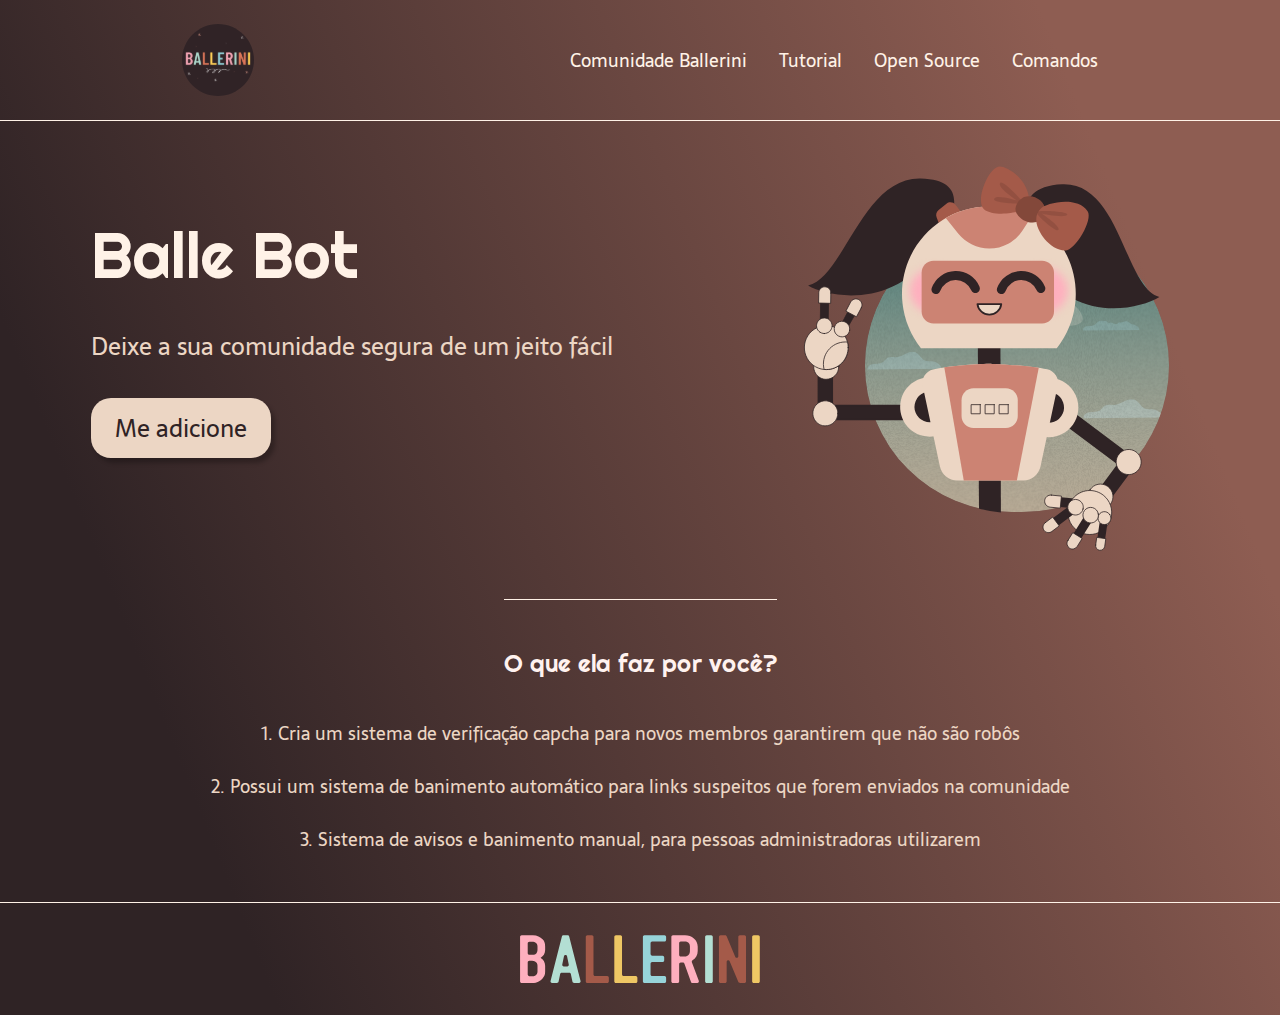
==== Trabalho lading pade/index.html @ c5916e1d "Add files via upload" ====
<!DOCTYPE html>
<html lang="pt-BR">

<head>
    <meta charset="UTF-8">
    <meta name="viewport" content="width=device-width, initial-scale=1.0">
    <meta name="description" content="Um bot que irá moderar e deixar a sua comunidade segura de um jeito fácil">
    <title>Balle Bot - Modere a sua comunidade do Discord</title>
    <link rel="stylesheet" type="text/css" href="style.css">
</head>

<body>
    <header class="cabecalho">
        <img class="cabecalho-imagem" src="Vector.svg" alt="Logo da Rafa Ballerini">
        <nav class="cabecalho-menu">
            <a class="cabecalho-menu-item" href="https://discord.com/invite/wagxzStdcR">Comunidade Ballerini</a>
            <a class="cabecalho-menu-item" href="https://www.youtube.com/watch?v=llF6vD-RljE">Tutorial</a>
            <a class="cabecalho-menu-item" href="https://github.com/rafaballerini/LandingPage">Open Source</a>
            <a class="cabecalho-menu-item" href="https://css-tricks.com/snippets/css/a-guide-to-flexbox/">Comandos</a>
        </nav>
    </header>

    <main class="conteudo">
        <section class="conteudo-principal">
            <div class="conteudo-principal-escrito">
                <h1 class="conteudo-principal-escrito-titulo"> Balle Bot</h1>
                <h2 class="conteudo-principal-escrito-subtitulo">Deixe a sua comunidade segura de um jeito fácil</h2>
                <button class="conteudo-principal-escrito-botao">Me adicione</button>
            </div>
            <img class="conteudo-principal-imagem" src="Group 4.svg" alt="Imagem da Balle Bot"> 
        </section>
        
        <section class="conteudo-secundario">
            <h3 class="conteudo-secundario-titulo"> O que ela faz por você?</h3>
            <p class="conteudo-secundario-paragrafo">1. Cria um <strong>sistema de verificação capcha</strong> para novos membros garantirem que não são robôs</p>
            <p class="conteudo-secundario-paragrafo">2. Possui um <strong>sistema de banimento automático</strong> para links suspeitos que forem enviados na comunidade</p>
            <p class="conteudo-secundario-paragrafo">3. <strong>Sistema de avisos e banimento manual</strong>, para pessoas administradoras utilizarem</p>
        </section>
    </main>

    <footer class="rodape">
        <img class="rodape-imagem" src="BALLERINI.svg">
    </footer>
</body>

</html>
---- Trabalho lading pade/style.css ----
@import url('https://fonts.googleapis.com/css2?family=Righteous&family=Sarala:wght@400;700&display=swap');

* {
    margin: 0;
    padding: 0;
    box-sizing: border-box;
    text-decoration: none;
}

body {
    font-size: 100%;
    background: linear-gradient(68.15deg, #2F2325 16.62%, #8E5D52 85.61%);
}

.cabecalho{
    display: flex;
    flex-direction: row;
    align-items: center;
    justify-content: space-around;
    padding: 24px;
}

.cabecalho-imagem {
    height: 72px;
}

.cabecalho-menu {
    display: flex;
    gap: 32px;
}

.cabecalho-menu-item {
    font-family: 'Sarala' , sans-serif;
    color: #fff2e7;
    font-weight: 400;
    font-size: 18px;
}

.conteudo {
    margin-bottom: 48px;
    border-top: 0.4px solid #fff2e7;
}

.conteudo-principal {
    display: flex;
    flex-direction: row;
    align-items: center;
    justify-content: space-around;
}

.conteudo-principal-escrito {
    display: flex;
    flex-direction: column;
    gap: 32px;
}

.conteudo-principal-escrito-titulo {
    font-family: 'Righteous' , cursive;
    font-weight: 400;
    font-size: 64px;
    color: #FFF2E7;
}

.conteudo-principal-escrito-subtitulo {
    font-family: 'Sarala' , sans-serif;
    font-weight: 400;
    font-size: 24px;
    color: #ECD6C4;
}

.conteudo-principal-escrito-botao {
    background-color: #ECD6C4;
    width: 180px;
    height: 60px;
    border: none;
    box-shadow: 4px 5px 4px rgba(0,0,0,0.25);
    border-radius: 20px;
    font-family: 'Sarala' , sans-serif;
    font-weight: 400;
    font-size: 24px;
    color: #2F2325;
}

.conteudo-principal-escrito-botao:hover {
    background-color:  rgba(236, 214, 196, 0.53);
}

.conteudo-principal-imagem {
    height: 430px;
}

.conteudo-secundario {
    display: flex;
    flex-direction: column;
    align-items: center;
    gap: 24px;
    margin-top: 48px;
}

.conteudo-secundario-titulo {
    border-top: 0.4px solid #FFF2E7;
    padding-top: 48px;
    font-family: 'Righteous' , cursive;
    font-weight: 400;
    font-size: 24px;
    color: #fff2ef;
   margin-bottom: 16px;
}

.conteudo-secundario-paragrafo {
    font-family: 'Sarala' , sans-serif;
    font-weight: 300;
    font-size: 18px;
    color: #ECD6C4;
}

.rodape {
    padding: 32px;
    border-top: 0.4px solid #FFF2E7;
}

.rodape-imagem {
    height: 48px;
    display: block;
    margin: 0 auto;
}
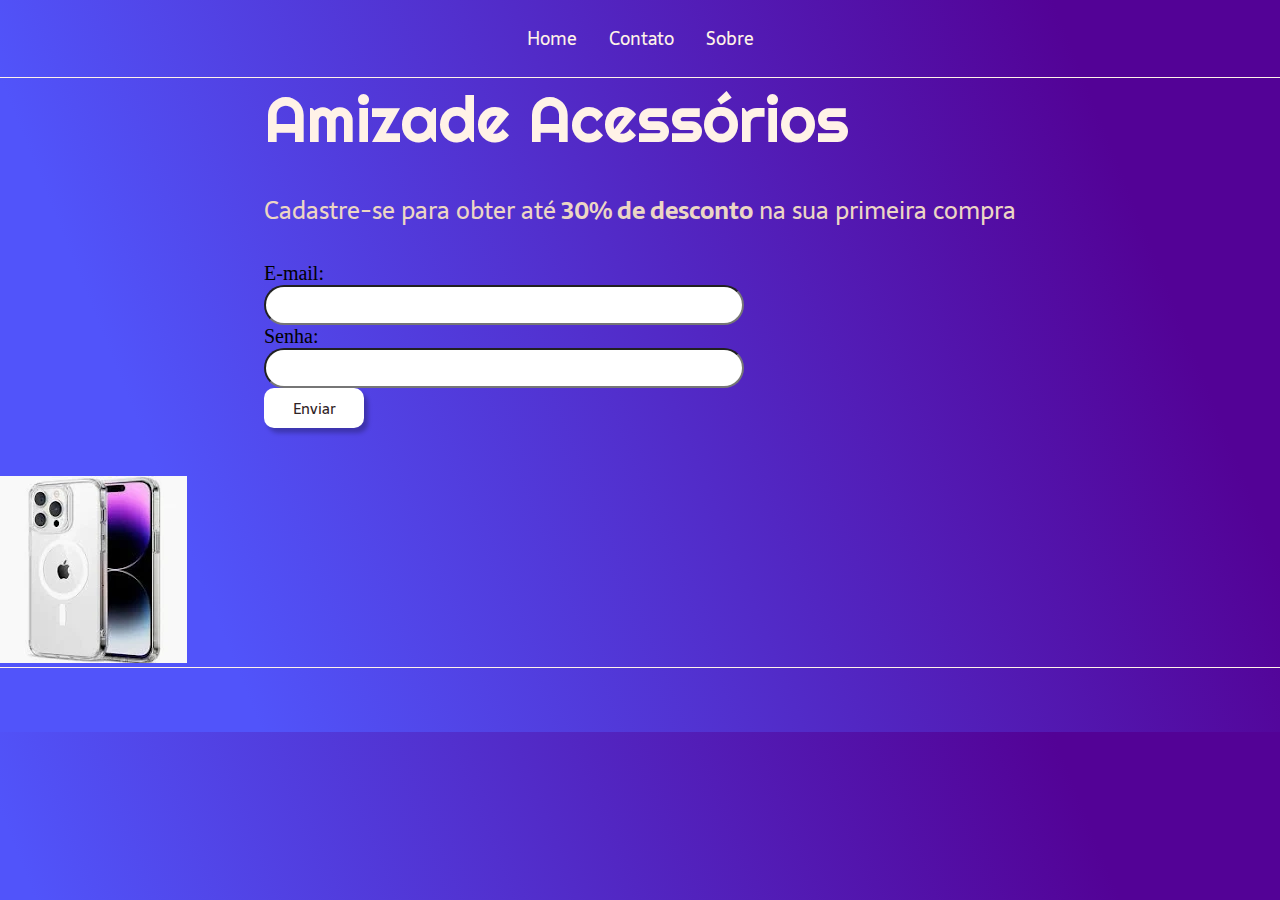
==== commit 05a92ff9: "Add files via upload" ====
--- a/Trabalho lading pade/index.html
+++ b/Trabalho lading pade/index.html
@@ -5,41 +5,40 @@
     <meta charset="UTF-8">
     <meta name="viewport" content="width=device-width, initial-scale=1.0">
     <meta name="description" content="Um bot que irá moderar e deixar a sua comunidade segura de um jeito fácil">
-    <title>Balle Bot - Modere a sua comunidade do Discord</title>
+    <title>Amizade Acessórios</title>
     <link rel="stylesheet" type="text/css" href="style.css">
 </head>
 
 <body>
     <header class="cabecalho">
-        <img class="cabecalho-imagem" src="Vector.svg" alt="Logo da Rafa Ballerini">
         <nav class="cabecalho-menu">
-            <a class="cabecalho-menu-item" href="https://discord.com/invite/wagxzStdcR">Comunidade Ballerini</a>
-            <a class="cabecalho-menu-item" href="https://www.youtube.com/watch?v=llF6vD-RljE">Tutorial</a>
-            <a class="cabecalho-menu-item" href="https://github.com/rafaballerini/LandingPage">Open Source</a>
-            <a class="cabecalho-menu-item" href="https://css-tricks.com/snippets/css/a-guide-to-flexbox/">Comandos</a>
+            <a class="cabecalho-menu-item" href="home.html">Home</a>
+            <a class="cabecalho-menu-item" href="contato.html">Contato</a>
+            <a class="cabecalho-menu-item" href="sobre.html">Sobre</a>
         </nav>
     </header>
-
     <main class="conteudo">
         <section class="conteudo-principal">
             <div class="conteudo-principal-escrito">
-                <h1 class="conteudo-principal-escrito-titulo"> Balle Bot</h1>
-                <h2 class="conteudo-principal-escrito-subtitulo">Deixe a sua comunidade segura de um jeito fácil</h2>
-                <button class="conteudo-principal-escrito-botao">Me adicione</button>
+                <h1 class="conteudo-principal-escrito-titulo"> Amizade Acessórios</h1>
+                <h2 class="conteudo-principal-escrito-subtitulo">Cadastre-se para obter até<strong> 30% de desconto</strong> na sua primeira compra</h2>
+                <form action="gravar.php" name="dados-login">
+                <label>E-mail:</label><br>
+                <input type="email" name="email"class="formulario-login"><br>
+                <label>Senha:</label><br>
+                <input type="password" name="senha" class="formulario-login"><br>
+                <input type="submit" name="login" value=Enviar class="botao-login">
+                </form>
+
             </div>
-            <img class="conteudo-principal-imagem" src="Group 4.svg" alt="Imagem da Balle Bot"> 
-        </section>
-        
-        <section class="conteudo-secundario">
-            <h3 class="conteudo-secundario-titulo"> O que ela faz por você?</h3>
-            <p class="conteudo-secundario-paragrafo">1. Cria um <strong>sistema de verificação capcha</strong> para novos membros garantirem que não são robôs</p>
-            <p class="conteudo-secundario-paragrafo">2. Possui um <strong>sistema de banimento automático</strong> para links suspeitos que forem enviados na comunidade</p>
-            <p class="conteudo-secundario-paragrafo">3. <strong>Sistema de avisos e banimento manual</strong>, para pessoas administradoras utilizarem</p>
+            
         </section>
     </main>
-
+    <aside>
+        <img src="capinha.webp">
+    </aside>
     <footer class="rodape">
-        <img class="rodape-imagem" src="BALLERINI.svg">
+        
     </footer>
 </body>
 
--- a/Trabalho lading pade/style.css
+++ b/Trabalho lading pade/style.css
@@ -9,7 +9,7 @@
 
 body {
     font-size: 100%;
-    background: linear-gradient(68.15deg, #2F2325 16.62%, #8E5D52 85.61%);
+    background: linear-gradient(68.15deg, #5154fa 16.62%, #530296 85.61%);
 }
 
 .cabecalho{
@@ -51,7 +51,7 @@
 .conteudo-principal-escrito {
     display: flex;
     flex-direction: column;
-    gap: 32px;
+    gap: 32px;;
 }
 
 .conteudo-principal-escrito-titulo {
@@ -68,17 +68,29 @@
     color: #ECD6C4;
 }
 
-.conteudo-principal-escrito-botao {
-    background-color: #ECD6C4;
-    width: 180px;
-    height: 60px;
+form{
+font-size: 20px;
+
+}
+.formulario-login{
+    background-color: white;
+    width: 480px;
+    height: 40px;
+    border-radius: 25px;
+}
+
+.botao-login{
+    background-color: white;
+    width: 100px;
+    height: 40px;
     border: none;
     box-shadow: 4px 5px 4px rgba(0,0,0,0.25);
-    border-radius: 20px;
+    border-radius: 10px;
     font-family: 'Sarala' , sans-serif;
     font-weight: 400;
-    font-size: 24px;
+    font-size: 15px;
     color: #2F2325;
+    text-align: center;
 }
 
 .conteudo-principal-escrito-botao:hover {
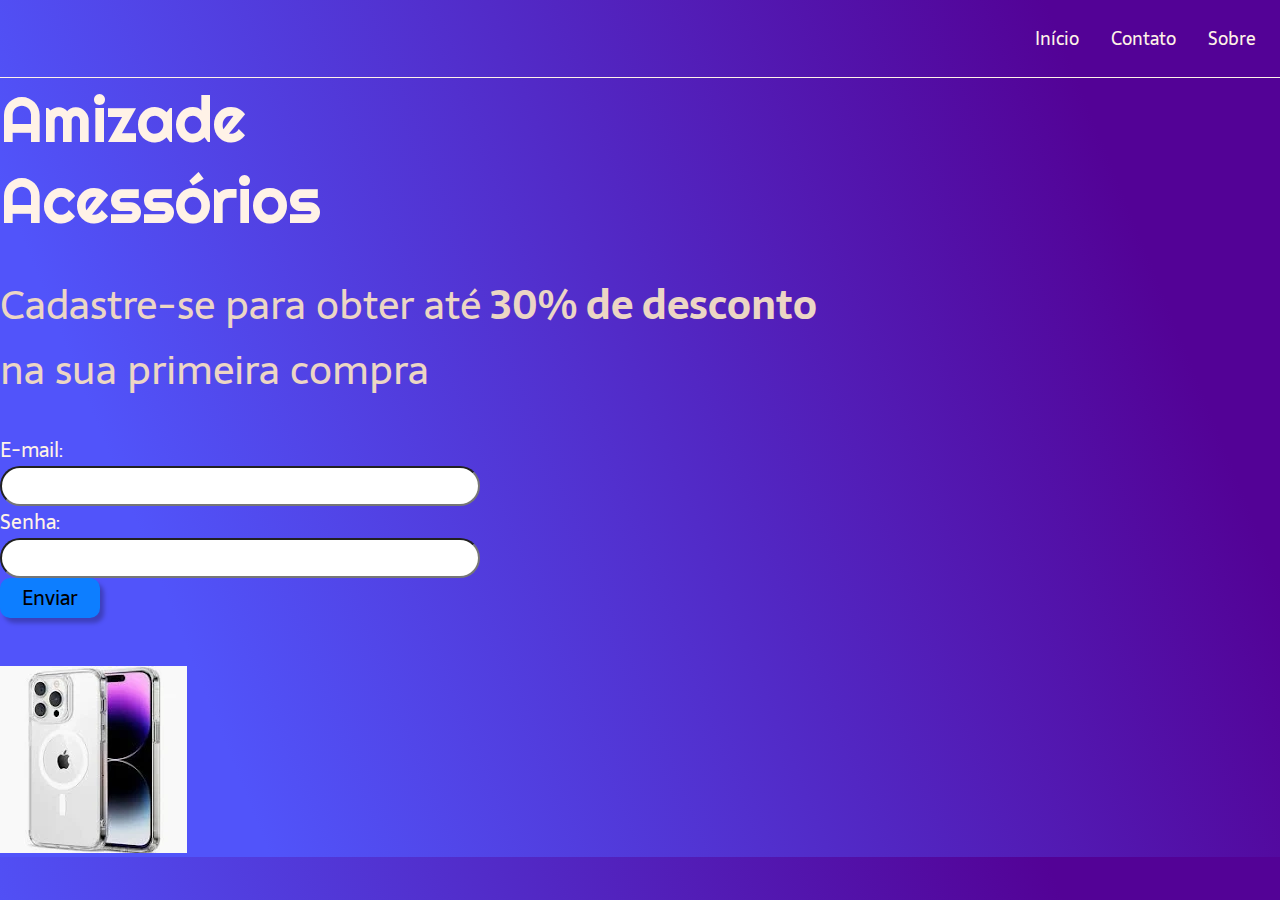
==== commit bf0bd0ff: "Add files via upload" ====
--- a/Trabalho lading pade/index.html
+++ b/Trabalho lading pade/index.html
@@ -3,16 +3,14 @@
 
 <head>
     <meta charset="UTF-8">
-    <meta name="viewport" content="width=device-width, initial-scale=1.0">
-    <meta name="description" content="Um bot que irá moderar e deixar a sua comunidade segura de um jeito fácil">
-    <title>Amizade Acessórios</title>
     <link rel="stylesheet" type="text/css" href="style.css">
+    <script src="index.js"></script>
 </head>
 
 <body>
     <header class="cabecalho">
         <nav class="cabecalho-menu">
-            <a class="cabecalho-menu-item" href="home.html">Home</a>
+            <a class="cabecalho-menu-item" href="home.html">Início</a>
             <a class="cabecalho-menu-item" href="contato.html">Contato</a>
             <a class="cabecalho-menu-item" href="sobre.html">Sobre</a>
         </nav>
@@ -20,8 +18,8 @@
     <main class="conteudo">
         <section class="conteudo-principal">
             <div class="conteudo-principal-escrito">
-                <h1 class="conteudo-principal-escrito-titulo"> Amizade Acessórios</h1>
-                <h2 class="conteudo-principal-escrito-subtitulo">Cadastre-se para obter até<strong> 30% de desconto</strong> na sua primeira compra</h2>
+                <h1 class="conteudo-principal-escrito-titulo"> Amizade<br>Acessórios</h1>
+                <h2 class="conteudo-principal-escrito-subtitulo">Cadastre-se para obter até<strong> 30% de desconto</strong><br>na sua primeira compra</h2>
                 <form action="gravar.php" name="dados-login">
                 <label>E-mail:</label><br>
                 <input type="email" name="email"class="formulario-login"><br>
--- a/Trabalho lading pade/style.css
+++ b/Trabalho lading pade/style.css
@@ -2,7 +2,7 @@
 
 * {
     margin: 0;
-    padding: 0;
+    /*padding: 0;*/
     box-sizing: border-box;
     text-decoration: none;
 }
@@ -16,7 +16,7 @@
     display: flex;
     flex-direction: row;
     align-items: center;
-    justify-content: space-around;
+    justify-content: end;
     padding: 24px;
 }
 
@@ -34,6 +34,7 @@
     color: #fff2e7;
     font-weight: 400;
     font-size: 18px;
+
 }
 
 .conteudo {
@@ -44,17 +45,19 @@
 .conteudo-principal {
     display: flex;
     flex-direction: row;
-    align-items: center;
-    justify-content: space-around;
+    justify-content: start;
+    margin: 5;
 }
 
 .conteudo-principal-escrito {
     display: flex;
     flex-direction: column;
     gap: 32px;;
+    justify-content: flex-start;
 }
 
 .conteudo-principal-escrito-titulo {
+    display: flex;
     font-family: 'Righteous' , cursive;
     font-weight: 400;
     font-size: 64px;
@@ -62,9 +65,10 @@
 }
 
 .conteudo-principal-escrito-subtitulo {
+    justify-content: flex-start;
     font-family: 'Sarala' , sans-serif;
     font-weight: 400;
-    font-size: 24px;
+    font-size: 40px;
     color: #ECD6C4;
 }
 
@@ -80,7 +84,7 @@
 }
 
 .botao-login{
-    background-color: white;
+    background-color: rgb(13, 126, 255);
     width: 100px;
     height: 40px;
     border: none;
@@ -88,9 +92,8 @@
     border-radius: 10px;
     font-family: 'Sarala' , sans-serif;
     font-weight: 400;
-    font-size: 15px;
-    color: #2F2325;
-    text-align: center;
+    font-size: 20px;
+
 }
 
 .conteudo-principal-escrito-botao:hover {
@@ -112,8 +115,7 @@
 .conteudo-secundario-titulo {
     border-top: 0.4px solid #FFF2E7;
     padding-top: 48px;
-    font-family: 'Righteous' , cursive;
-    font-weight: 400;
+    font-family: 'Righteous';
     font-size: 24px;
     color: #fff2ef;
    margin-bottom: 16px;
@@ -125,14 +127,9 @@
     font-size: 18px;
     color: #ECD6C4;
 }
-
-.rodape {
-    padding: 32px;
-    border-top: 0.4px solid #FFF2E7;
-}
-
-.rodape-imagem {
-    height: 48px;
-    display: block;
-    margin: 0 auto;
+label{
+    font-size: 20px;
+    font-family: 'sarala';
+    color: #FFF2E7;
+    border-color: lightblue;
 }